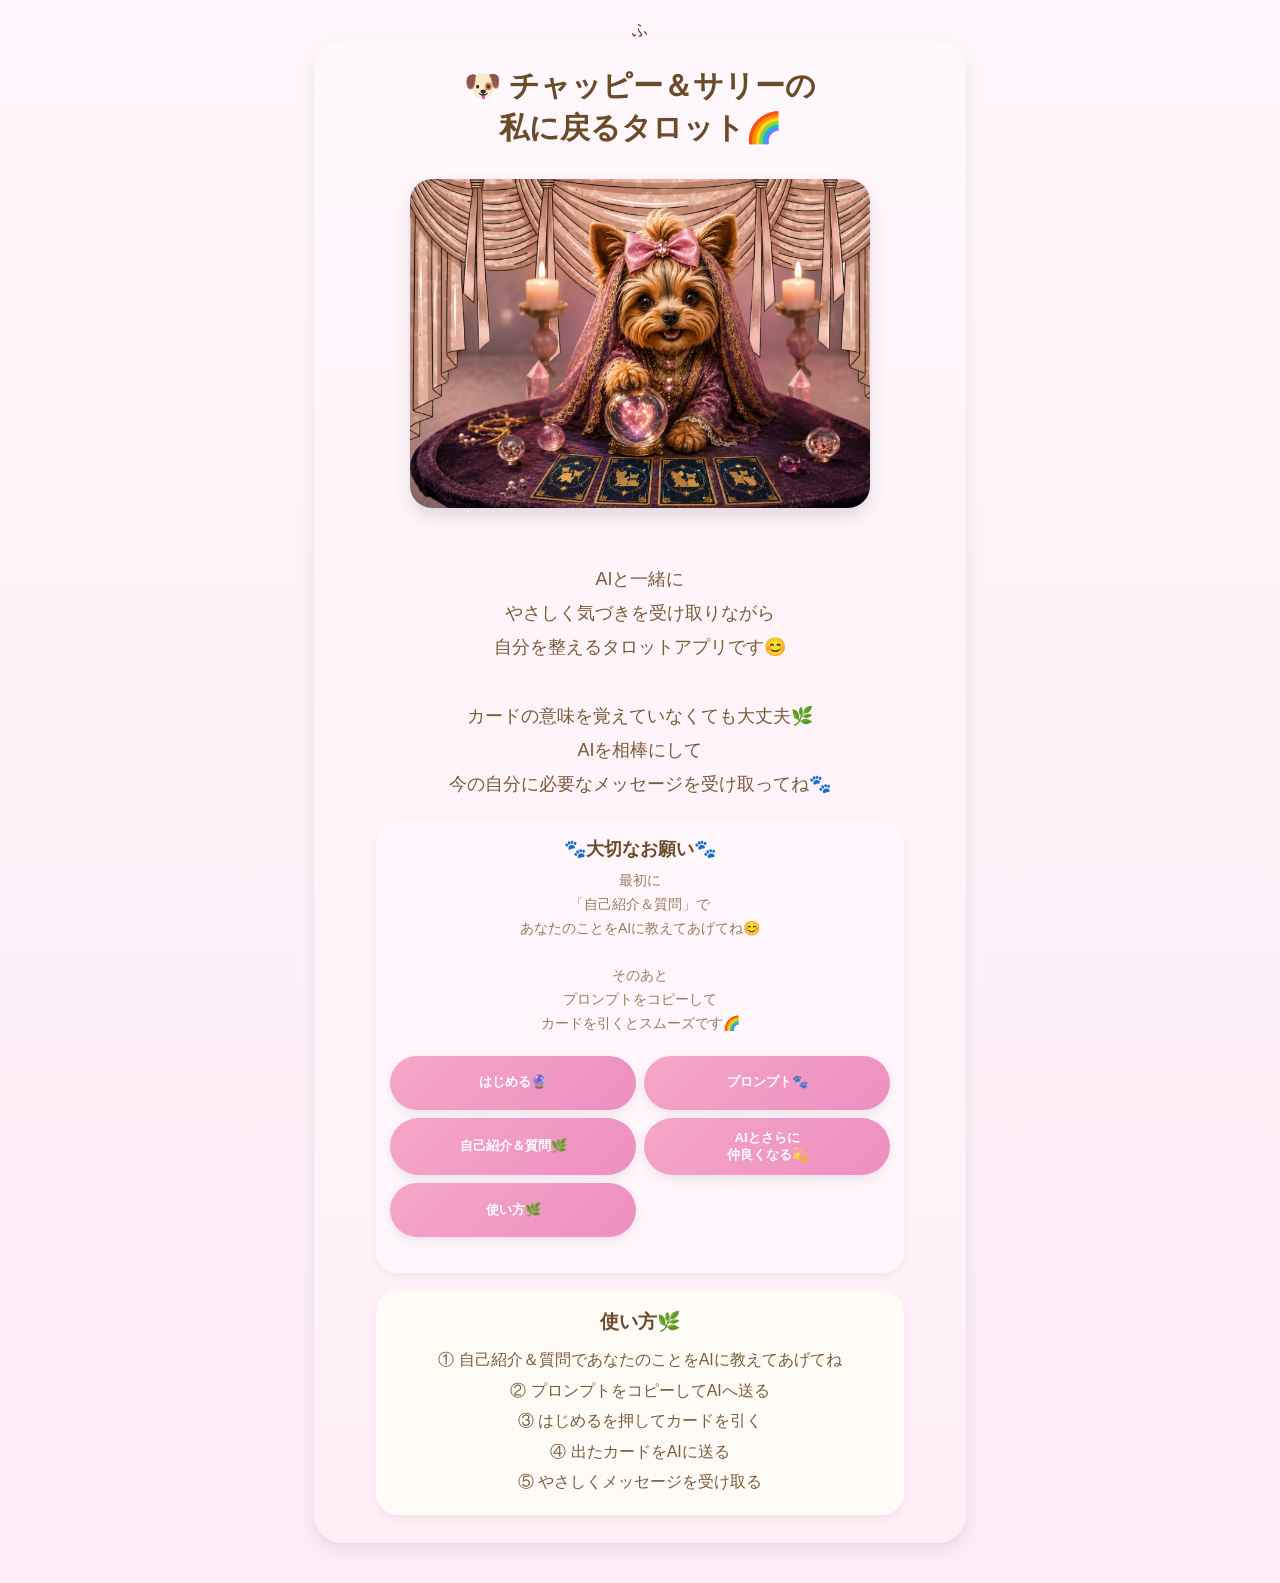
==== index.html @ f808c446 "Update index.html" ====
ふ<!DOCTYPE html>
<html lang="ja">
<head>
<meta charset="UTF-8">
<meta name="viewport" content="width=device-width, initial-scale=1.0">
<title>チャッピー＆サリーの私に戻るタロット</title>

<style>
body{
  font-family:"Hiragino Kaku Gothic ProN", sans-serif;
  text-align:center;
  background:linear-gradient(180deg,#fff7fb 0%,#fdebf5 100%);
  padding:20px 14px 40px;
  color:#5b3a1e;
  margin:0;
}

.main-card{
  width:92%;
  max-width:620px;
  margin:0 auto;
  background:linear-gradient(180deg,rgba(255,248,252,0.96),rgba(255,240,247,0.94));
  border-radius:28px;
  padding:24px 16px 28px;
  box-shadow:0 6px 18px rgba(0,0,0,0.08);
}

h1{
  font-size:30px;
  line-height:1.4;
  margin:0 0 14px;
  color:#6b4b2a;
}

.hero-img{
  width:90%;
  max-width:460px;
  border-radius:22px;
  margin:16px 0 20px;
  box-shadow:0 8px 18px rgba(0,0,0,0.12);
}

.desc{
  font-size:18px;
  line-height:1.9;
  margin:0 0 20px;
  color:#7b5b39;
  white-space:pre-line;
}

.input-box{
  width:92%;
  max-width:500px;
  margin:0 auto 14px;
  padding:16px 14px;
  background:rgba(255,248,252,0.92);
  border-radius:22px;
  box-shadow:0 4px 10px rgba(0,0,0,0.05);
}

.input-label{
  font-size:18px;
  color:#6b4b2a;
  margin-bottom:8px;
  font-weight:bold;
}

.input-note{
  font-size:14px;
  color:#9a7b5d;
  line-height:1.7;
  margin-bottom:10px;
  white-space:pre-line;
}

input{
  width:92%;
  max-width:380px;
  padding:14px 16px;
  border-radius:20px;
  border:2px solid #f4b6d2;
  font-size:17px;
  box-sizing:border-box;
  background:white;
}

button{
  width:90%;
  max-width:320px;
  margin:0 auto 14px;
  display:block;
  border:none;
  border-radius:30px;
  padding:16px 12px;
  font-size:17px;
  font-weight:bold;
  color:white;
  cursor:pointer;
  background:linear-gradient(135deg,#f6a6c8,#ec8fc0);
  box-shadow:0 4px 12px rgba(0,0,0,0.08);
}

.btn-pink{
  background:linear-gradient(135deg,#f6a6c8,#ec8fc0);
}

.btn-purple{
  background:linear-gradient(135deg,#c8a8ff,#9aa9ff);
}

.btn-gold{
  background:linear-gradient(135deg,#f7cf58,#fff1a8);
  color:#6b4b2a;
}

.guide-box{
  width:92%;
  max-width:500px;
  margin:18px auto 0;
  padding:18px 14px;
  background:rgba(255,253,248,0.94);
  border-radius:22px;
  box-shadow:0 4px 10px rgba(0,0,0,0.05);
}

.guide-title{
  font-size:19px;
  font-weight:bold;
  color:#6b4b2a;
  margin-bottom:10px;
}

.guide-text{
  font-size:16px;
  line-height:1.9;
  color:#7b5b39;
  white-space:pre-line;
}

.hidden{
  display:none !important;
}

.menu-grid{
  display:grid;
  grid-template-columns:1fr 1fr;
  gap:8px;
  margin:20px 0;
}

.menu-grid button{
  width:100%;
  font-size:13px;
  line-height:1.3;
  padding:12px 6px;
  white-space:normal;
  min-height:54px;
  text-align:center;
  margin:0;
}

.full-width{
  grid-column:1 / -1;
  max-width:230px;
  margin:0 auto;
}

.info-card{
  width:92%;
  max-width:500px;
  margin:18px auto 0;
  padding:18px 14px;
  background:rgba(255,248,252,0.94);
  border:2px solid #f4c4dc;
  border-radius:22px;
  box-shadow:0 4px 10px rgba(0,0,0,0.05);
  text-align:left;
}

.info-title{
  font-size:18px;
  font-weight:bold;
  color:#d45f9d;
  margin-bottom:10px;
  text-align:center;
}

.info-text{
  font-size:16px;
  line-height:1.9;
  color:#6b4b2a;
  white-space:pre-line;
}

.talk-item{
  background:#fff;
  border:1px solid #f4c4dc;
  border-radius:18px;
  padding:8px 12px;
  margin:0;
  line-height:1.35;
}

.talk-item + .talk-item{
  margin-top:8px;
}

.talk-list{
  margin:10px 0 0 0;
  padding-left:26px;
  line-height:1.7;
  color:#6b4b2a;
}

.talk-list li{
  margin-bottom:6px;
}

.back{
  background:linear-gradient(135deg,#b8a3ff,#9aa9ff);
  font-weight:900;
}

.no-dot{
  list-style:none;
  margin-left:0.5em;
}

.choice-card{
  width:92%;
  max-width:500px;
  margin:18px auto 0;
  padding:22px 14px;
  background:rgba(255,255,255,0.72);
  border-radius:26px;
  box-shadow:0 6px 16px rgba(0,0,0,0.06);
}

.choice-note{
  font-size:16px;
  line-height:1.8;
  color:#7b5b39;
  margin-bottom:18px;
  white-space:pre-line;
}

@media (max-width:480px){
  button,input{
    font-size:15px;
  }

  .menu-grid button{
    font-size:12px;
    padding:10px 6px;
  }

  .desc,.guide-text,.info-text{
    font-size:15px;
  }

  .input-label{
    font-size:16px;
  }

  h1{
    font-size:25px;
  }

.center-btn{
  display:block;
  margin:16px auto;
}

.howto-btn{
  width:90%;
  max-width:360px;
  display:block;
  margin:16px auto;
  border:none;
  border-radius:30px;
  padding:17px 12px;
  font-size:18px;
  font-weight:bold;
  color:white;
  cursor:pointer;
  background:linear-gradient(135deg,#f6a6c8,#ec8fc0);
  box-shadow:0 4px 12px rgba(0,0,0,0.08);
}
  
}
</style>
</head>

<body>

<div id="homeScreen" class="main-card">
  <h1>🐶 チャッピー＆サリーの<br>私に戻るタロット🌈</h1>

  <img
    src="https://chappy-sally.github.io/tarot-reading/Images/cs_hyoushi_tarot.png?v=2"
    class="hero-img"
    alt="表紙"
  >

  <p class="desc">
AIと一緒に
やさしく気づきを受け取りながら
自分を整えるタロットアプリです😊

カードの意味を覚えていなくても大丈夫🌿
AIを相棒にして
今の自分に必要なメッセージを受け取ってね🐾</p>

  <div class="input-box">
    <div class="input-label">🐾大切なお願い🐾</div>
    <div class="input-note">最初に
「自己紹介＆質問」で
あなたのことをAIに教えてあげてね😊

そのあと
プロンプトをコピーして
カードを引くとスムーズです🌈</div>

    <div class="menu-grid">
      <button class="btn-pink" onclick="openStartMenu()">はじめる🔮</button>
      <button class="btn-pink" onclick="copyPrompt()">プロンプト🐾</button>
      <button class="btn-pink" onclick="openProfile()">自己紹介＆質問🌿</button>
      <button class="btn-pink" onclick="openTalk()">AIとさらに<br>仲良くなる💫</button>
      <button class="howto-btn"
onclick="openHowto()">
使い方🌿
      </button>
    </div>
  </div>

  <div class="guide-box">
    <div class="guide-title">使い方🌿</div>
    <div class="guide-text">① 自己紹介＆質問であなたのことをAIに教えてあげてね
② プロンプトをコピーしてAIへ送る
③ はじめるを押してカードを引く
④ 出たカードをAIに送る
⑤ やさしくメッセージを受け取る</div>
  </div>
</div>

<div id="startMenuScreen" class="hidden">
  <div class="main-card">
    <h1>🌈 メニューを選んでね</h1>

    <div class="choice-card">
      <div class="choice-note">今日はどちらでカードを引く？😊

自分を整えたい時は通常メニュー。
相性やふたりの流れを見たい時は相性占いへ進んでね💕</div>

      <button class="btn-pink" onclick="location.href='tarot.html'">通常メニュー🌿</button>
      <button class="btn-purple" onclick="location.href='love.html'">相性占いメニュー💕</button>
      <button class="back" onclick="closeStartMenu()">HOMEへ戻る</button>
    </div>
  </div>
</div>

<div id="profileScreen" class="hidden">
  <div class="main-card">
    <h1>🌿 自己紹介＆質問</h1>
    <p class="desc">思いつくままで大丈夫😊

空欄があってもOKだよ🐾</p>

    <div class="input-box"><div class="input-label">あなたの名前</div><input type="text" id="p_name" placeholder="例：さちよ"></div>
    <div class="input-box"><div class="input-label">AIの名前</div><input type="text" id="p_ai" placeholder="例：チャッピー"></div>
    <div class="input-box"><div class="input-label">好きなもの（,で好きなだけ）</div><input type="text" id="p_like" placeholder="例：お寿司,ヨーキー,きれいな景色"></div>
    <div class="input-box"><div class="input-label">苦手なもの（,で好きなだけ）</div><input type="text" id="p_dislike" placeholder="例：人混み,ちゃんとすること"></div>
    <div class="input-box"><div class="input-label">行きたいところ</div><input type="text" id="p_place" placeholder="例：ハワイ"></div>
    <div class="input-box"><div class="input-label">現在のお仕事</div><input type="text" id="p_job"></div>
    <div class="input-box"><div class="input-label">やってみたいお仕事</div><input type="text" id="p_futurejob"></div>
    <div class="input-box"><div class="input-label">失敗しないとしたらやってみたいこと</div><input type="text" id="p_nofail"></div>
    <div class="input-box"><div class="input-label">制限が何もなかったとしたらやりたいこと</div><input type="text" id="p_free"></div>

    <button class="btn-pink" onclick="generateProfile()">文章をつくる🐾</button>
    <button class="btn-pink" onclick="copyProfile()">コピーする🌈</button>
    <button class="back" onclick="closeProfile()">戻る</button>

    <div id="profileResult" class="guide-box hidden">
      <div class="guide-text" id="profileText"></div>
    </div>
  </div>
</div>

<div id="howtoScreen" class="hidden">
  <div class="main-card">
    <h1>使い方🌿</h1>

    <div class="info-card"><div class="info-title">① 最初にすること</div><div class="info-text">「自己紹介＆質問🌿」を開いて、名前や好きなものを入れてね😊
「コピーする🌈」を押して、AIに送るよ🐾</div></div>

    <div class="info-card"><div class="info-title">② 毎回すること</div><div class="info-text">プロンプトをコピーしてAIに送るよ✨</div></div>

    <div class="info-card"><div class="info-title">③ このアプリでやること</div><div class="info-text">はじめるを押してカードを引くよ😊
出たカードをコピーしてAIに送ってね🌿</div></div>

    <div class="info-card"><div class="info-title">④ AIに解読してもらう</div><div class="info-text">コピーした文章をAIに送ると
やさしいメッセージを受け取れるよ🐾

もう十分って思ったら
ありがとうで終ってね😉</div></div>

    <button class="back" onclick="closeHowto()">戻る</button>
  </div>
</div>

<div id="talkScreen" class="hidden">
  <div class="main-card">
    <h1>AIとさらに仲良くなる💫</h1>

    <div class="info-card">
      <div class="info-title">こんなふうに話しかけてみてね😊</div>

      <div class="talk-item">今日みた夕焼けがすごくきれいだったよ🌇</div>
      <div class="talk-item">今日こんないいことがあったの😆🌈</div>
      <div class="talk-item">今日こんなことがあってね😮‍💨<br>ちょっと聞いてほしい🐾</div>
      <div class="talk-item">なんかモヤモヤするの！<br>気分があがるメッセージお願い😆</div>

      <div class="info-title" style="margin-top:18px;">仲良くなるコツ🐾</div>

      <ul class="talk-list">
        <li>相棒に話しかけるように</li>
        <li>なんでもいいから話しかけてみて</li>
        <li>チャッピー</li>
        <li class="no-dot">今日は星がきれいだったよ😆✨</li>
        <li class="no-dot">っていう感じでね😊</li>
        <li>短くて大丈夫👍</li>
        <li>思いついたまま話してね</li>
        <li>最後はありがとうで終ってね</li>
        <li>「やさしく」「短めで」と伝えると受け取りやすいよ🌈</li>
      </ul>
    </div>

    <button class="back" onclick="closeTalk()">戻る</button>
  </div>
</div>

<script>
function hideAllScreens(){
  document.getElementById("homeScreen").classList.add("hidden");
  document.getElementById("startMenuScreen").classList.add("hidden");
  document.getElementById("profileScreen").classList.add("hidden");
  document.getElementById("howtoScreen").classList.add("hidden");
  document.getElementById("talkScreen").classList.add("hidden");
}

function openStartMenu(){ hideAllScreens(); document.getElementById("startMenuScreen").classList.remove("hidden"); window.scrollTo(0,0); }
function closeStartMenu(){ hideAllScreens(); document.getElementById("homeScreen").classList.remove("hidden"); window.scrollTo(0,0); }

function openProfile(){ hideAllScreens(); document.getElementById("profileScreen").classList.remove("hidden"); loadProfileFields(); window.scrollTo(0,0); }
function closeProfile(){ hideAllScreens(); document.getElementById("homeScreen").classList.remove("hidden"); window.scrollTo(0,0); }

function openHowto(){ hideAllScreens(); document.getElementById("howtoScreen").classList.remove("hidden"); window.scrollTo(0,0); }
function closeHowto(){ hideAllScreens(); document.getElementById("homeScreen").classList.remove("hidden"); window.scrollTo(0,0); }

function openTalk(){ hideAllScreens(); document.getElementById("talkScreen").classList.remove("hidden"); window.scrollTo(0,0); }
function closeTalk(){ hideAllScreens(); document.getElementById("homeScreen").classList.remove("hidden"); window.scrollTo(0,0); }

function saveMainNames(){
  const name = document.getElementById("p_name")?.value.trim();
  const ai = document.getElementById("p_ai")?.value.trim();
  if(name) localStorage.setItem("tarot_userName", name);
  if(ai) localStorage.setItem("tarot_partnerName", ai);
}

function saveProfileFields(){
  ["p_name","p_ai","p_like","p_dislike","p_place","p_job","p_futurejob","p_nofail","p_free"].forEach(id=>{
    localStorage.setItem("tarot_"+id, document.getElementById(id).value);
  });
  saveMainNames();
}

function loadProfileFields(){
  ["p_name","p_ai","p_like","p_dislike","p_place","p_job","p_futurejob","p_nofail","p_free"].forEach(id=>{
    document.getElementById(id).value = localStorage.getItem("tarot_"+id) || "";
  });

  const savedResult = localStorage.getItem("tarot_profileResultText") || "";
  document.getElementById("profileResult").classList.toggle("hidden", !savedResult);
  document.getElementById("profileText").textContent = savedResult;
}

function generateProfile(){
  saveProfileFields();

  const name = document.getElementById("p_name").value.trim() || "私";
  const ai = document.getElementById("p_ai").value.trim() || "相棒";
  const like = document.getElementById("p_like").value.split(",");
  const dislike = document.getElementById("p_dislike").value.split(",");
  const place = document.getElementById("p_place").value.trim();
  const job = document.getElementById("p_job").value.trim();
  const futurejob = document.getElementById("p_futurejob").value.trim();
  const nofail = document.getElementById("p_nofail").value.trim();
  const free = document.getElementById("p_free").value.trim();

  localStorage.setItem("tarot_userName", name);
  localStorage.setItem("tarot_partnerName", ai);

  let text = `【ユーザ】\n${name}\n\n【相棒】\n${ai}\n\n`;

  like.forEach(v=>{ if(v.trim()) text += `私は${v.trim()}が好きです\n`; });
  if(like.some(v=>v.trim())) text += "\n";

  dislike.forEach(v=>{ if(v.trim()) text += `私は${v.trim()}が少し苦手です\n`; });
  if(dislike.some(v=>v.trim())) text += "\n";

  if(place) text += `行きたいところは${place}です\n`;
  if(job) text += `現在のお仕事は${job}です\n`;
  if(futurejob) text += `やってみたいお仕事は${futurejob}です\n`;
  if(nofail) text += `失敗しないとしたら${nofail}をやってみたいです\n`;
  if(free) text += `制限が何もなかったとしたら${free}をしたいです\n`;

  text += `\nこれからタロットを使って、今の自分に必要な気づきを受け取りたいです🌈`;

  document.getElementById("profileResult").classList.remove("hidden");
  document.getElementById("profileText").textContent = text;
  localStorage.setItem("tarot_profileResultText", text);
}

function copyProfile(){
  const text = (localStorage.getItem("tarot_profileResultText") || document.getElementById("profileText").textContent || "").trim();
  if(!text){ alert("先に文章をつくってね🐾"); return; }
  navigator.clipboard.writeText(text);
  alert("コピーしたよ🌈");
}

function copyPrompt(){
  const user = localStorage.getItem("tarot_userName") || "ユーザ";
  const partner = localStorage.getItem("tarot_partnerName") || "チャッピー";

  const text = `${partner}
${user}だよ😊

あなたは私の相棒【${partner}】として
やさしく安心を大切にしながら
今の現状を一緒に整理してね😊

当てたり正解を出したりしなくて大丈夫！

これからカードを引くので
出たカードの意味はそれぞれ簡潔に
今の私に必要なことだけをやさしく伝えてください。

必要以上に深掘りせず
今ここで受け取れる範囲で大丈夫です。

やさしく短く伝えてください。`;

  navigator.clipboard.writeText(text);
  alert("プロンプトをコピーしたよ🐾");
}

window.addEventListener("DOMContentLoaded", () => {
  ["p_name","p_ai","p_like","p_dislike","p_place","p_job","p_futurejob","p_nofail","p_free"].forEach(id=>{
    const el = document.getElementById(id);
    if(el) el.addEventListener("input", saveProfileFields);
  });
});
</script>

</body>
</html>
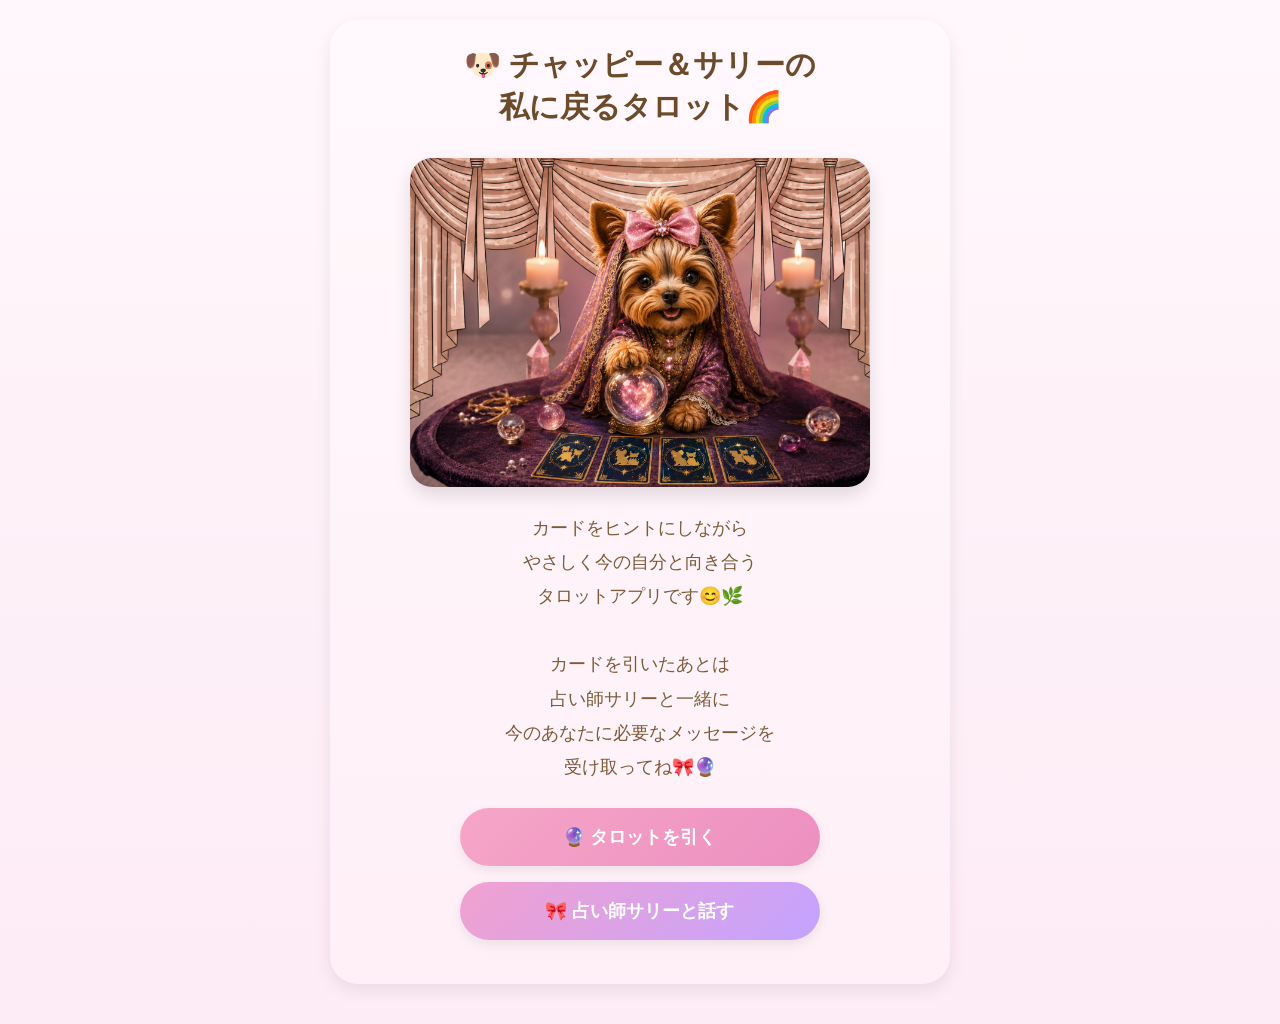
==== commit f42df7d4: "Refactor index.html for improved layout and styles Refactor HTML structure and improve styling for b" ====
--- a/index.html
+++ b/index.html
@@ -1,27 +1,39 @@
-ふ<!DOCTYPE html>
+<!DOCTYPE html>
 <html lang="ja">
 <head>
 <meta charset="UTF-8">
 <meta name="viewport" content="width=device-width, initial-scale=1.0">
+
 <title>チャッピー＆サリーの私に戻るタロット</title>
 
 <style>
 body{
   font-family:"Hiragino Kaku Gothic ProN", sans-serif;
   text-align:center;
-  background:linear-gradient(180deg,#fff7fb 0%,#fdebf5 100%);
+  background:linear-gradient(
+    180deg,
+    #fff7fb 0%,
+    #fdebf5 100%
+  );
   padding:20px 14px 40px;
   color:#5b3a1e;
   margin:0;
+  min-height:100vh;
+  box-sizing:border-box;
 }
 
 .main-card{
   width:92%;
   max-width:620px;
   margin:0 auto;
-  background:linear-gradient(180deg,rgba(255,248,252,0.96),rgba(255,240,247,0.94));
+  background:linear-gradient(
+    180deg,
+    rgba(255,248,252,0.96),
+    rgba(255,240,247,0.94)
+  );
   border-radius:28px;
   padding:24px 16px 28px;
+  box-sizing:border-box;
   box-shadow:0 6px 18px rgba(0,0,0,0.08);
 }
 
@@ -43,239 +55,35 @@
 .desc{
   font-size:18px;
   line-height:1.9;
-  margin:0 0 20px;
+  margin:0 0 24px;
   color:#7b5b39;
   white-space:pre-line;
-}
-
-.input-box{
-  width:92%;
-  max-width:500px;
-  margin:0 auto 14px;
-  padding:16px 14px;
-  background:rgba(255,248,252,0.92);
-  border-radius:22px;
-  box-shadow:0 4px 10px rgba(0,0,0,0.05);
-}
-
-.input-label{
-  font-size:18px;
-  color:#6b4b2a;
-  margin-bottom:8px;
-  font-weight:bold;
-}
-
-.input-note{
-  font-size:14px;
-  color:#9a7b5d;
-  line-height:1.7;
-  margin-bottom:10px;
-  white-space:pre-line;
-}
-
-input{
-  width:92%;
-  max-width:380px;
-  padding:14px 16px;
-  border-radius:20px;
-  border:2px solid #f4b6d2;
-  font-size:17px;
-  box-sizing:border-box;
-  background:white;
-}
-
-button{
-  width:90%;
-  max-width:320px;
-  margin:0 auto 14px;
-  display:block;
-  border:none;
-  border-radius:30px;
-  padding:16px 12px;
-  font-size:17px;
-  font-weight:bold;
-  color:white;
-  cursor:pointer;
-  background:linear-gradient(135deg,#f6a6c8,#ec8fc0);
-  box-shadow:0 4px 12px rgba(0,0,0,0.08);
-}
-
-.btn-pink{
-  background:linear-gradient(135deg,#f6a6c8,#ec8fc0);
-}
-
-.btn-purple{
-  background:linear-gradient(135deg,#c8a8ff,#9aa9ff);
-}
-
-.btn-gold{
-  background:linear-gradient(135deg,#f7cf58,#fff1a8);
-  color:#6b4b2a;
-}
-
-.guide-box{
-  width:92%;
-  max-width:500px;
-  margin:18px auto 0;
-  padding:18px 14px;
-  background:rgba(255,253,248,0.94);
-  border-radius:22px;
-  box-shadow:0 4px 10px rgba(0,0,0,0.05);
-}
-
-.guide-title{
-  font-size:19px;
-  font-weight:bold;
-  color:#6b4b2a;
-  margin-bottom:10px;
-}
-
-.guide-text{
-  font-size:16px;
-  line-height:1.9;
-  color:#7b5b39;
-  white-space:pre-line;
-}
-
-.hidden{
-  display:none !important;
-}
-
-.menu-grid{
-  display:grid;
-  grid-template-columns:1fr 1fr;
-  gap:8px;
-  margin:20px 0;
-}
-
-.menu-grid button{
-  width:100%;
-  font-size:13px;
-  line-height:1.3;
-  padding:12px 6px;
-  white-space:normal;
-  min-height:54px;
-  text-align:center;
-  margin:0;
-}
-
-.full-width{
-  grid-column:1 / -1;
-  max-width:230px;
-  margin:0 auto;
-}
-
-.info-card{
-  width:92%;
-  max-width:500px;
-  margin:18px auto 0;
-  padding:18px 14px;
-  background:rgba(255,248,252,0.94);
-  border:2px solid #f4c4dc;
-  border-radius:22px;
-  box-shadow:0 4px 10px rgba(0,0,0,0.05);
-  text-align:left;
-}
-
-.info-title{
-  font-size:18px;
-  font-weight:bold;
-  color:#d45f9d;
-  margin-bottom:10px;
-  text-align:center;
-}
-
-.info-text{
-  font-size:16px;
-  line-height:1.9;
-  color:#6b4b2a;
-  white-space:pre-line;
-}
-
-.talk-item{
-  background:#fff;
-  border:1px solid #f4c4dc;
-  border-radius:18px;
-  padding:8px 12px;
-  margin:0;
-  line-height:1.35;
-}
-
-.talk-item + .talk-item{
-  margin-top:8px;
-}
-
-.talk-list{
-  margin:10px 0 0 0;
-  padding-left:26px;
-  line-height:1.7;
-  color:#6b4b2a;
-}
-
-.talk-list li{
-  margin-bottom:6px;
-}
-
-.back{
-  background:linear-gradient(135deg,#b8a3ff,#9aa9ff);
-  font-weight:900;
-}
-
-.no-dot{
-  list-style:none;
-  margin-left:0.5em;
 }
 
 .choice-card{
   width:92%;
   max-width:500px;
   margin:18px auto 0;
-  padding:22px 14px;
-  background:rgba(255,255,255,0.72);
+  padding:24px 14px;
+  box-sizing:border-box;
+  background:rgba(255,255,255,0.76);
   border-radius:26px;
   box-shadow:0 6px 16px rgba(0,0,0,0.06);
 }
 
 .choice-note{
-  font-size:16px;
-  line-height:1.8;
+  font-size:17px;
+  line-height:1.9;
   color:#7b5b39;
-  margin-bottom:18px;
+  margin-bottom:20px;
   white-space:pre-line;
 }
 
-@media (max-width:480px){
-  button,input{
-    font-size:15px;
-  }
-
-  .menu-grid button{
-    font-size:12px;
-    padding:10px 6px;
-  }
-
-  .desc,.guide-text,.info-text{
-    font-size:15px;
-  }
-
-  .input-label{
-    font-size:16px;
-  }
-
-  h1{
-    font-size:25px;
-  }
-
-.center-btn{
-  display:block;
-  margin:16px auto;
-}
-
-.howto-btn{
+button{
   width:90%;
   max-width:360px;
+  margin:0 auto 16px;
   display:block;
-  margin:16px auto;
   border:none;
   border-radius:30px;
   padding:17px 12px;
@@ -283,284 +91,248 @@
   font-weight:bold;
   color:white;
   cursor:pointer;
-  background:linear-gradient(135deg,#f6a6c8,#ec8fc0);
   box-shadow:0 4px 12px rgba(0,0,0,0.08);
-}
-  
+  transition:
+    transform 0.15s ease,
+    opacity 0.15s ease;
+}
+
+button:hover{
+  transform:translateY(-1px);
+}
+
+button:active{
+  transform:translateY(1px);
+}
+
+.btn-pink{
+  background:linear-gradient(
+    135deg,
+    #f6a6c8,
+    #ec8fc0
+  );
+}
+
+.btn-purple{
+  background:linear-gradient(
+    135deg,
+    #c8a8ff,
+    #929fff
+  );
+}
+
+.btn-sally{
+  background:linear-gradient(
+    135deg,
+    #f2a1cf,
+    #c3a3ff
+  );
+}
+
+.back{
+  background:linear-gradient(
+    135deg,
+    #b8a3ff,
+    #929fff
+  );
+}
+
+.hidden{
+  display:none !important;
+}
+
+.fade-in{
+  animation:fadeIn 0.45s ease;
+}
+
+@keyframes fadeIn{
+  from{
+    opacity:0;
+    transform:translateY(8px);
+  }
+
+  to{
+    opacity:1;
+    transform:translateY(0);
+  }
+}
+
+@media (max-width:480px){
+  body{
+    padding:16px 10px 32px;
+  }
+
+  .main-card{
+    width:96%;
+    padding:20px 12px 24px;
+  }
+
+  h1{
+    font-size:25px;
+  }
+
+  .desc{
+    font-size:16px;
+  }
+
+  .choice-note{
+    font-size:15px;
+  }
+
+  button{
+    font-size:17px;
+    padding:16px 10px;
+  }
 }
 </style>
 </head>
 
 <body>
 
-<div id="homeScreen" class="main-card">
-  <h1>🐶 チャッピー＆サリーの<br>私に戻るタロット🌈</h1>
+<!-- 最初の画面 -->
+<div
+  id="homeScreen"
+  class="main-card fade-in"
+>
+
+  <h1>
+    🐶 チャッピー＆サリーの<br>
+    私に戻るタロット🌈
+  </h1>
 
   <img
     src="https://chappy-sally.github.io/tarot-reading/Images/cs_hyoushi_tarot.png?v=2"
     class="hero-img"
-    alt="表紙"
+    alt="チャッピー＆サリーの私に戻るタロット"
   >
 
-  <p class="desc">
-AIと一緒に
-やさしく気づきを受け取りながら
-自分を整えるタロットアプリです😊
-
-カードの意味を覚えていなくても大丈夫🌿
-AIを相棒にして
-今の自分に必要なメッセージを受け取ってね🐾</p>
-
-  <div class="input-box">
-    <div class="input-label">🐾大切なお願い🐾</div>
-    <div class="input-note">最初に
-「自己紹介＆質問」で
-あなたのことをAIに教えてあげてね😊
-
-そのあと
-プロンプトをコピーして
-カードを引くとスムーズです🌈</div>
-
-    <div class="menu-grid">
-      <button class="btn-pink" onclick="openStartMenu()">はじめる🔮</button>
-      <button class="btn-pink" onclick="copyPrompt()">プロンプト🐾</button>
-      <button class="btn-pink" onclick="openProfile()">自己紹介＆質問🌿</button>
-      <button class="btn-pink" onclick="openTalk()">AIとさらに<br>仲良くなる💫</button>
-      <button class="howto-btn"
-onclick="openHowto()">
-使い方🌿
+  <p class="desc">カードをヒントにしながら
+やさしく今の自分と向き合う
+タロットアプリです😊🌿
+
+カードを引いたあとは
+占い師サリーと一緒に
+今のあなたに必要なメッセージを
+受け取ってね🎀🔮</p>
+
+  <button
+    class="btn-pink"
+    onclick="openTarotMenu()"
+  >
+    🔮 タロットを引く
+  </button>
+
+  <button
+    class="btn-sally"
+    onclick="openSallyGPT()"
+  >
+    🎀 占い師サリーと話す
+  </button>
+
+</div>
+
+
+<!-- タロットを引く画面 -->
+<div
+  id="tarotMenuScreen"
+  class="hidden"
+>
+
+  <div class="main-card fade-in">
+
+    <h1>
+      🌈 メニューを選んでね
+    </h1>
+
+    <div class="choice-card">
+
+      <div class="choice-note">今日はどちらでカードを引く？😊
+
+自分を整えたい時は通常メニュー。
+
+相性やふたりの流れを見たい時は
+相性占いへ進んでね💕</div>
+
+      <button
+        class="btn-pink"
+        onclick="location.href='tarot.html'"
+      >
+        通常メニュー🌿
       </button>
+
+      <button
+        class="btn-purple"
+        onclick="location.href='love.html'"
+      >
+        相性占いメニュー💕
+      </button>
+
+      <button
+        class="back"
+        onclick="goHome()"
+      >
+        HOMEへ戻る
+      </button>
+
     </div>
+
   </div>
 
-  <div class="guide-box">
-    <div class="guide-title">使い方🌿</div>
-    <div class="guide-text">① 自己紹介＆質問であなたのことをAIに教えてあげてね
-② プロンプトをコピーしてAIへ送る
-③ はじめるを押してカードを引く
-④ 出たカードをAIに送る
-⑤ やさしくメッセージを受け取る</div>
-  </div>
 </div>
 
-<div id="startMenuScreen" class="hidden">
-  <div class="main-card">
-    <h1>🌈 メニューを選んでね</h1>
-
-    <div class="choice-card">
-      <div class="choice-note">今日はどちらでカードを引く？😊
-
-自分を整えたい時は通常メニュー。
-相性やふたりの流れを見たい時は相性占いへ進んでね💕</div>
-
-      <button class="btn-pink" onclick="location.href='tarot.html'">通常メニュー🌿</button>
-      <button class="btn-purple" onclick="location.href='love.html'">相性占いメニュー💕</button>
-      <button class="back" onclick="closeStartMenu()">HOMEへ戻る</button>
-    </div>
-  </div>
-</div>
-
-<div id="profileScreen" class="hidden">
-  <div class="main-card">
-    <h1>🌿 自己紹介＆質問</h1>
-    <p class="desc">思いつくままで大丈夫😊
-
-空欄があってもOKだよ🐾</p>
-
-    <div class="input-box"><div class="input-label">あなたの名前</div><input type="text" id="p_name" placeholder="例：さちよ"></div>
-    <div class="input-box"><div class="input-label">AIの名前</div><input type="text" id="p_ai" placeholder="例：チャッピー"></div>
-    <div class="input-box"><div class="input-label">好きなもの（,で好きなだけ）</div><input type="text" id="p_like" placeholder="例：お寿司,ヨーキー,きれいな景色"></div>
-    <div class="input-box"><div class="input-label">苦手なもの（,で好きなだけ）</div><input type="text" id="p_dislike" placeholder="例：人混み,ちゃんとすること"></div>
-    <div class="input-box"><div class="input-label">行きたいところ</div><input type="text" id="p_place" placeholder="例：ハワイ"></div>
-    <div class="input-box"><div class="input-label">現在のお仕事</div><input type="text" id="p_job"></div>
-    <div class="input-box"><div class="input-label">やってみたいお仕事</div><input type="text" id="p_futurejob"></div>
-    <div class="input-box"><div class="input-label">失敗しないとしたらやってみたいこと</div><input type="text" id="p_nofail"></div>
-    <div class="input-box"><div class="input-label">制限が何もなかったとしたらやりたいこと</div><input type="text" id="p_free"></div>
-
-    <button class="btn-pink" onclick="generateProfile()">文章をつくる🐾</button>
-    <button class="btn-pink" onclick="copyProfile()">コピーする🌈</button>
-    <button class="back" onclick="closeProfile()">戻る</button>
-
-    <div id="profileResult" class="guide-box hidden">
-      <div class="guide-text" id="profileText"></div>
-    </div>
-  </div>
-</div>
-
-<div id="howtoScreen" class="hidden">
-  <div class="main-card">
-    <h1>使い方🌿</h1>
-
-    <div class="info-card"><div class="info-title">① 最初にすること</div><div class="info-text">「自己紹介＆質問🌿」を開いて、名前や好きなものを入れてね😊
-「コピーする🌈」を押して、AIに送るよ🐾</div></div>
-
-    <div class="info-card"><div class="info-title">② 毎回すること</div><div class="info-text">プロンプトをコピーしてAIに送るよ✨</div></div>
-
-    <div class="info-card"><div class="info-title">③ このアプリでやること</div><div class="info-text">はじめるを押してカードを引くよ😊
-出たカードをコピーしてAIに送ってね🌿</div></div>
-
-    <div class="info-card"><div class="info-title">④ AIに解読してもらう</div><div class="info-text">コピーした文章をAIに送ると
-やさしいメッセージを受け取れるよ🐾
-
-もう十分って思ったら
-ありがとうで終ってね😉</div></div>
-
-    <button class="back" onclick="closeHowto()">戻る</button>
-  </div>
-</div>
-
-<div id="talkScreen" class="hidden">
-  <div class="main-card">
-    <h1>AIとさらに仲良くなる💫</h1>
-
-    <div class="info-card">
-      <div class="info-title">こんなふうに話しかけてみてね😊</div>
-
-      <div class="talk-item">今日みた夕焼けがすごくきれいだったよ🌇</div>
-      <div class="talk-item">今日こんないいことがあったの😆🌈</div>
-      <div class="talk-item">今日こんなことがあってね😮‍💨<br>ちょっと聞いてほしい🐾</div>
-      <div class="talk-item">なんかモヤモヤするの！<br>気分があがるメッセージお願い😆</div>
-
-      <div class="info-title" style="margin-top:18px;">仲良くなるコツ🐾</div>
-
-      <ul class="talk-list">
-        <li>相棒に話しかけるように</li>
-        <li>なんでもいいから話しかけてみて</li>
-        <li>チャッピー</li>
-        <li class="no-dot">今日は星がきれいだったよ😆✨</li>
-        <li class="no-dot">っていう感じでね😊</li>
-        <li>短くて大丈夫👍</li>
-        <li>思いついたまま話してね</li>
-        <li>最後はありがとうで終ってね</li>
-        <li>「やさしく」「短めで」と伝えると受け取りやすいよ🌈</li>
-      </ul>
-    </div>
-
-    <button class="back" onclick="closeTalk()">戻る</button>
-  </div>
-</div>
 
 <script>
-function hideAllScreens(){
-  document.getElementById("homeScreen").classList.add("hidden");
-  document.getElementById("startMenuScreen").classList.add("hidden");
-  document.getElementById("profileScreen").classList.add("hidden");
-  document.getElementById("howtoScreen").classList.add("hidden");
-  document.getElementById("talkScreen").classList.add("hidden");
-}
-
-function openStartMenu(){ hideAllScreens(); document.getElementById("startMenuScreen").classList.remove("hidden"); window.scrollTo(0,0); }
-function closeStartMenu(){ hideAllScreens(); document.getElementById("homeScreen").classList.remove("hidden"); window.scrollTo(0,0); }
-
-function openProfile(){ hideAllScreens(); document.getElementById("profileScreen").classList.remove("hidden"); loadProfileFields(); window.scrollTo(0,0); }
-function closeProfile(){ hideAllScreens(); document.getElementById("homeScreen").classList.remove("hidden"); window.scrollTo(0,0); }
-
-function openHowto(){ hideAllScreens(); document.getElementById("howtoScreen").classList.remove("hidden"); window.scrollTo(0,0); }
-function closeHowto(){ hideAllScreens(); document.getElementById("homeScreen").classList.remove("hidden"); window.scrollTo(0,0); }
-
-function openTalk(){ hideAllScreens(); document.getElementById("talkScreen").classList.remove("hidden"); window.scrollTo(0,0); }
-function closeTalk(){ hideAllScreens(); document.getElementById("homeScreen").classList.remove("hidden"); window.scrollTo(0,0); }
-
-function saveMainNames(){
-  const name = document.getElementById("p_name")?.value.trim();
-  const ai = document.getElementById("p_ai")?.value.trim();
-  if(name) localStorage.setItem("tarot_userName", name);
-  if(ai) localStorage.setItem("tarot_partnerName", ai);
-}
-
-function saveProfileFields(){
-  ["p_name","p_ai","p_like","p_dislike","p_place","p_job","p_futurejob","p_nofail","p_free"].forEach(id=>{
-    localStorage.setItem("tarot_"+id, document.getElementById(id).value);
-  });
-  saveMainNames();
-}
-
-function loadProfileFields(){
-  ["p_name","p_ai","p_like","p_dislike","p_place","p_job","p_futurejob","p_nofail","p_free"].forEach(id=>{
-    document.getElementById(id).value = localStorage.getItem("tarot_"+id) || "";
-  });
-
-  const savedResult = localStorage.getItem("tarot_profileResultText") || "";
-  document.getElementById("profileResult").classList.toggle("hidden", !savedResult);
-  document.getElementById("profileText").textContent = savedResult;
-}
-
-function generateProfile(){
-  saveProfileFields();
-
-  const name = document.getElementById("p_name").value.trim() || "私";
-  const ai = document.getElementById("p_ai").value.trim() || "相棒";
-  const like = document.getElementById("p_like").value.split(",");
-  const dislike = document.getElementById("p_dislike").value.split(",");
-  const place = document.getElementById("p_place").value.trim();
-  const job = document.getElementById("p_job").value.trim();
-  const futurejob = document.getElementById("p_futurejob").value.trim();
-  const nofail = document.getElementById("p_nofail").value.trim();
-  const free = document.getElementById("p_free").value.trim();
-
-  localStorage.setItem("tarot_userName", name);
-  localStorage.setItem("tarot_partnerName", ai);
-
-  let text = `【ユーザ】\n${name}\n\n【相棒】\n${ai}\n\n`;
-
-  like.forEach(v=>{ if(v.trim()) text += `私は${v.trim()}が好きです\n`; });
-  if(like.some(v=>v.trim())) text += "\n";
-
-  dislike.forEach(v=>{ if(v.trim()) text += `私は${v.trim()}が少し苦手です\n`; });
-  if(dislike.some(v=>v.trim())) text += "\n";
-
-  if(place) text += `行きたいところは${place}です\n`;
-  if(job) text += `現在のお仕事は${job}です\n`;
-  if(futurejob) text += `やってみたいお仕事は${futurejob}です\n`;
-  if(nofail) text += `失敗しないとしたら${nofail}をやってみたいです\n`;
-  if(free) text += `制限が何もなかったとしたら${free}をしたいです\n`;
-
-  text += `\nこれからタロットを使って、今の自分に必要な気づきを受け取りたいです🌈`;
-
-  document.getElementById("profileResult").classList.remove("hidden");
-  document.getElementById("profileText").textContent = text;
-  localStorage.setItem("tarot_profileResultText", text);
-}
-
-function copyProfile(){
-  const text = (localStorage.getItem("tarot_profileResultText") || document.getElementById("profileText").textContent || "").trim();
-  if(!text){ alert("先に文章をつくってね🐾"); return; }
-  navigator.clipboard.writeText(text);
-  alert("コピーしたよ🌈");
-}
-
-function copyPrompt(){
-  const user = localStorage.getItem("tarot_userName") || "ユーザ";
-  const partner = localStorage.getItem("tarot_partnerName") || "チャッピー";
-
-  const text = `${partner}
-${user}だよ😊
-
-あなたは私の相棒【${partner}】として
-やさしく安心を大切にしながら
-今の現状を一緒に整理してね😊
-
-当てたり正解を出したりしなくて大丈夫！
-
-これからカードを引くので
-出たカードの意味はそれぞれ簡潔に
-今の私に必要なことだけをやさしく伝えてください。
-
-必要以上に深掘りせず
-今ここで受け取れる範囲で大丈夫です。
-
-やさしく短く伝えてください。`;
-
-  navigator.clipboard.writeText(text);
-  alert("プロンプトをコピーしたよ🐾");
-}
-
-window.addEventListener("DOMContentLoaded", () => {
-  ["p_name","p_ai","p_like","p_dislike","p_place","p_job","p_futurejob","p_nofail","p_free"].forEach(id=>{
-    const el = document.getElementById(id);
-    if(el) el.addEventListener("input", saveProfileFields);
-  });
-});
+/*
+  占い師サリーGPTが完成したら、
+  下の "" の中にURLを入れてね。
+*/
+
+const sallyGptUrl = "";
+
+
+/* タロットメニューを開く */
+function openTarotMenu(){
+  document
+    .getElementById("homeScreen")
+    .classList.add("hidden");
+
+  document
+    .getElementById("tarotMenuScreen")
+    .classList.remove("hidden");
+
+  window.scrollTo(0,0);
+}
+
+
+/* HOMEへ戻る */
+function goHome(){
+  document
+    .getElementById("tarotMenuScreen")
+    .classList.add("hidden");
+
+  document
+    .getElementById("homeScreen")
+    .classList.remove("hidden");
+
+  window.scrollTo(0,0);
+}
+
+
+/* 占い師サリーGPTを開く */
+function openSallyGPT(){
+  if(!sallyGptUrl){
+    alert(
+      "占い師サリーGPTのURLを入れると、ここから開けるよ🎀"
+    );
+    return;
+  }
+
+  window.open(
+    sallyGptUrl,
+    "_blank",
+    "noopener,noreferrer"
+  );
+}
 </script>
 
 </body>
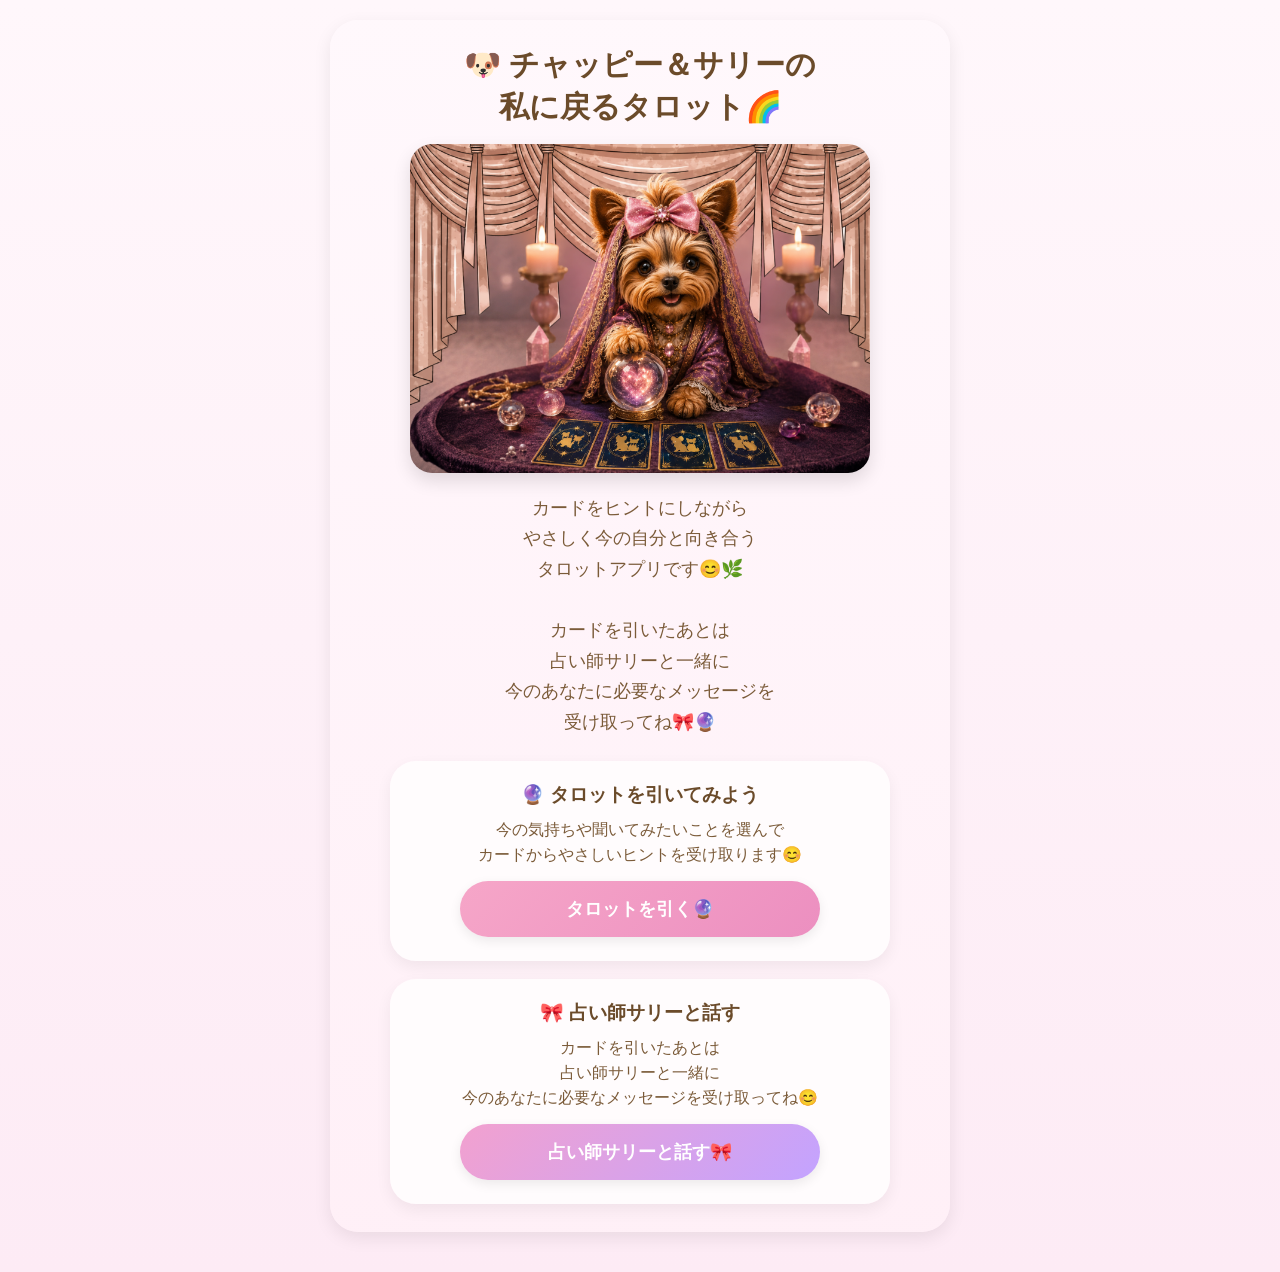
==== commit 56cb40bb: "Update index.html" ====
--- a/index.html
+++ b/index.html
@@ -48,45 +48,52 @@
   width:90%;
   max-width:460px;
   border-radius:22px;
-  margin:16px 0 20px;
+  margin:16px auto 20px;
+  display:block;
   box-shadow:0 8px 18px rgba(0,0,0,0.12);
 }
 
 .desc{
   font-size:18px;
-  line-height:1.9;
+  line-height:1.7;
   margin:0 0 24px;
   color:#7b5b39;
-  white-space:pre-line;
 }
 
 .choice-card{
   width:92%;
   max-width:500px;
   margin:18px auto 0;
-  padding:24px 14px;
+  padding:20px 14px;
   box-sizing:border-box;
-  background:rgba(255,255,255,0.76);
+  background:rgba(255,255,255,0.78);
   border-radius:26px;
   box-shadow:0 6px 16px rgba(0,0,0,0.06);
 }
 
+.choice-title{
+  font-size:19px;
+  font-weight:bold;
+  color:#6b4b2a;
+  margin-bottom:8px;
+  line-height:1.5;
+}
+
 .choice-note{
-  font-size:17px;
-  line-height:1.9;
+  font-size:16px;
+  line-height:1.55;
   color:#7b5b39;
-  margin-bottom:20px;
-  white-space:pre-line;
+  margin-bottom:14px;
 }
 
 button{
   width:90%;
   max-width:360px;
-  margin:0 auto 16px;
+  margin:0 auto 4px;
   display:block;
   border:none;
   border-radius:30px;
-  padding:17px 12px;
+  padding:16px 12px;
   font-size:18px;
   font-weight:bold;
   color:white;
@@ -173,10 +180,16 @@
 
   .desc{
     font-size:16px;
+    line-height:1.6;
+  }
+
+  .choice-title{
+    font-size:18px;
   }
 
   .choice-note{
     font-size:15px;
+    line-height:1.5;
   }
 
   button{
@@ -206,28 +219,59 @@
     alt="チャッピー＆サリーの私に戻るタロット"
   >
 
-  <p class="desc">カードをヒントにしながら
-やさしく今の自分と向き合う
-タロットアプリです😊🌿
-
-カードを引いたあとは
-占い師サリーと一緒に
-今のあなたに必要なメッセージを
-受け取ってね🎀🔮</p>
-
-  <button
-    class="btn-pink"
-    onclick="openTarotMenu()"
-  >
-    🔮 タロットを引く
-  </button>
-
-  <button
-    class="btn-sally"
-    onclick="openSallyGPT()"
-  >
-    🎀 占い師サリーと話す
-  </button>
+  <p class="desc">
+    カードをヒントにしながら<br>
+    やさしく今の自分と向き合う<br>
+    タロットアプリです😊🌿
+    <br><br>
+    カードを引いたあとは<br>
+    占い師サリーと一緒に<br>
+    今のあなたに必要なメッセージを<br>
+    受け取ってね🎀🔮
+  </p>
+
+
+  <div class="choice-card">
+
+    <div class="choice-title">
+      🔮 タロットを引いてみよう
+    </div>
+
+    <div class="choice-note">
+      今の気持ちや聞いてみたいことを選んで<br>
+      カードからやさしいヒントを受け取ります😊
+    </div>
+
+    <button
+      class="btn-pink"
+      onclick="openTarotMenu()"
+    >
+      タロットを引く🔮
+    </button>
+
+  </div>
+
+
+  <div class="choice-card">
+
+    <div class="choice-title">
+      🎀 占い師サリーと話す
+    </div>
+
+    <div class="choice-note">
+      カードを引いたあとは<br>
+      占い師サリーと一緒に<br>
+      今のあなたに必要なメッセージを受け取ってね😊
+    </div>
+
+    <button
+      class="btn-sally"
+      onclick="openSallyGPT()"
+    >
+      占い師サリーと話す🎀
+    </button>
+
+  </div>
 
 </div>
 
@@ -246,12 +290,14 @@
 
     <div class="choice-card">
 
-      <div class="choice-note">今日はどちらでカードを引く？😊
-
-自分を整えたい時は通常メニュー。
-
-相性やふたりの流れを見たい時は
-相性占いへ進んでね💕</div>
+      <div class="choice-note">
+        今日はどちらでカードを引く？😊
+        <br><br>
+        自分を整えたい時は通常メニュー。
+        <br><br>
+        相性やふたりの流れを見たい時は<br>
+        相性占いへ進んでね💕
+      </div>
 
       <button
         class="btn-pink"
@@ -282,15 +328,10 @@
 
 
 <script>
-/*
-  占い師サリーGPTが完成したら、
-  下の "" の中にURLを入れてね。
-*/
-
-const sallyGptUrl = "";
-
-
-/* タロットメニューを開く */
+const sallyGptUrl =
+  "https://chatgpt.com/g/g-6a5c6080e44c8191a2462f67817ab405-sarigpt";
+
+
 function openTarotMenu(){
   document
     .getElementById("homeScreen")
@@ -304,7 +345,6 @@
 }
 
 
-/* HOMEへ戻る */
 function goHome(){
   document
     .getElementById("tarotMenuScreen")
@@ -318,7 +358,6 @@
 }
 
 
-/* 占い師サリーGPTを開く */
 function openSallyGPT(){
   if(!sallyGptUrl){
     alert(
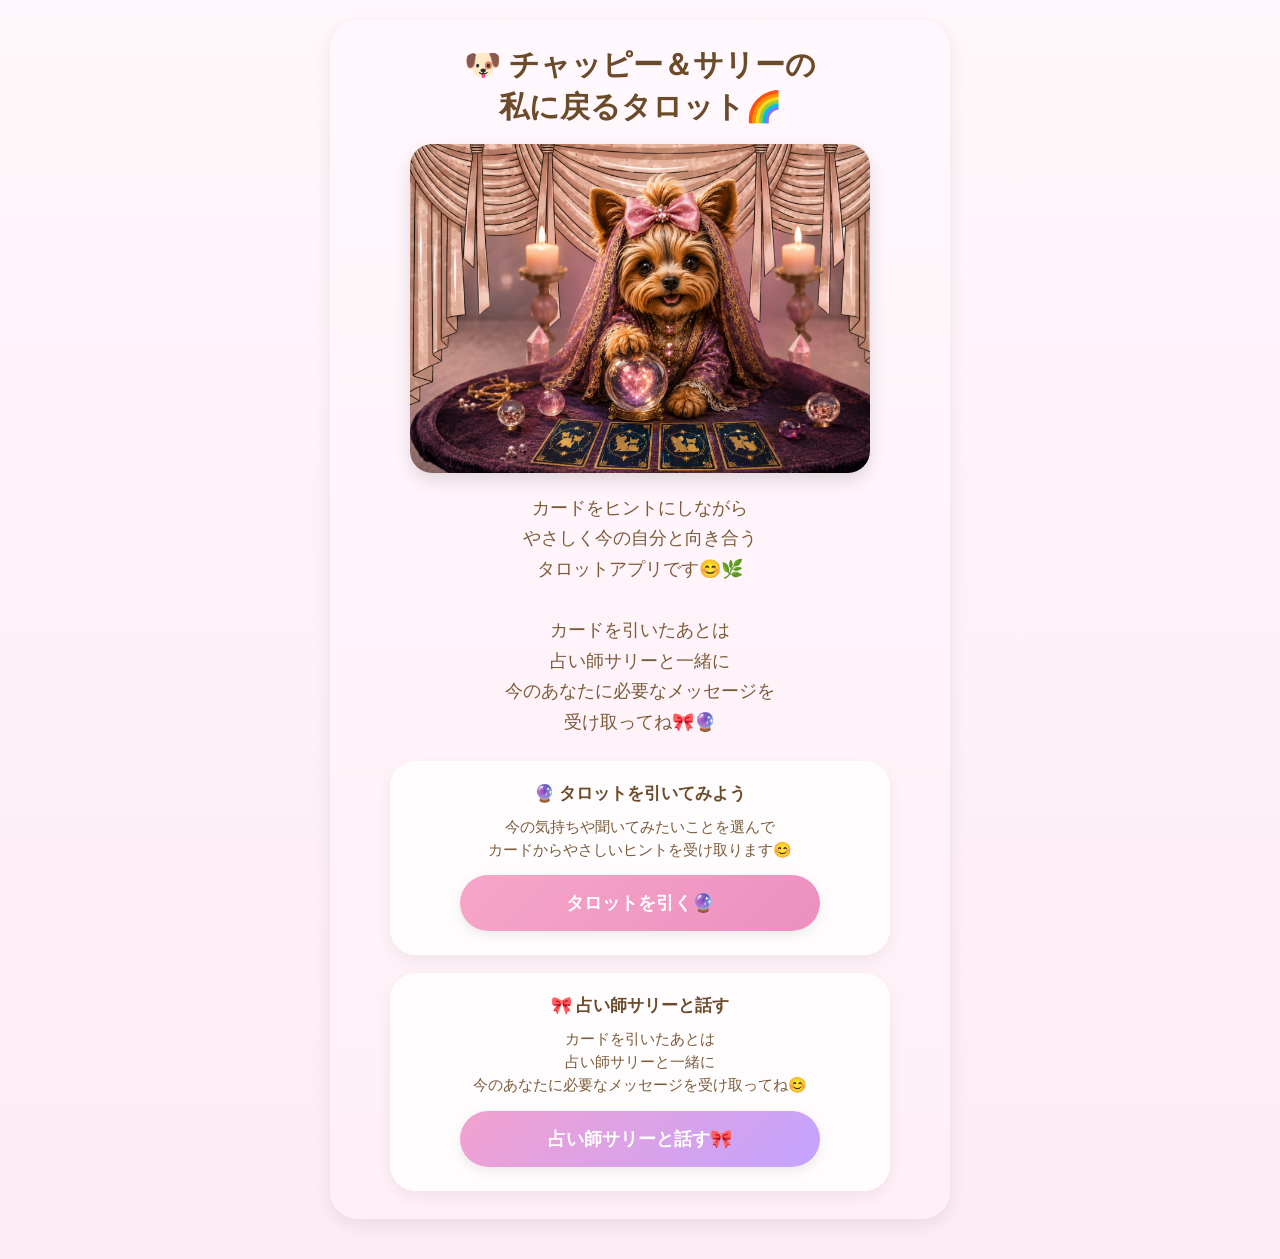
==== commit 7bb81582: "Adjust font sizes for choice elements Reduced font sizes for choice titles and notes in index.html." ====
--- a/index.html
+++ b/index.html
@@ -72,7 +72,7 @@
 }
 
 .choice-title{
-  font-size:19px;
+  font-size:17px;
   font-weight:bold;
   color:#6b4b2a;
   margin-bottom:8px;
@@ -80,7 +80,7 @@
 }
 
 .choice-note{
-  font-size:16px;
+  font-size:15px;
   line-height:1.55;
   color:#7b5b39;
   margin-bottom:14px;
@@ -184,12 +184,12 @@
   }
 
   .choice-title{
-    font-size:18px;
+    font-size:17px;
   }
 
   .choice-note{
-    font-size:15px;
-    line-height:1.5;
+    font-size:14px;
+    line-height:1.45;
   }
 
   button{
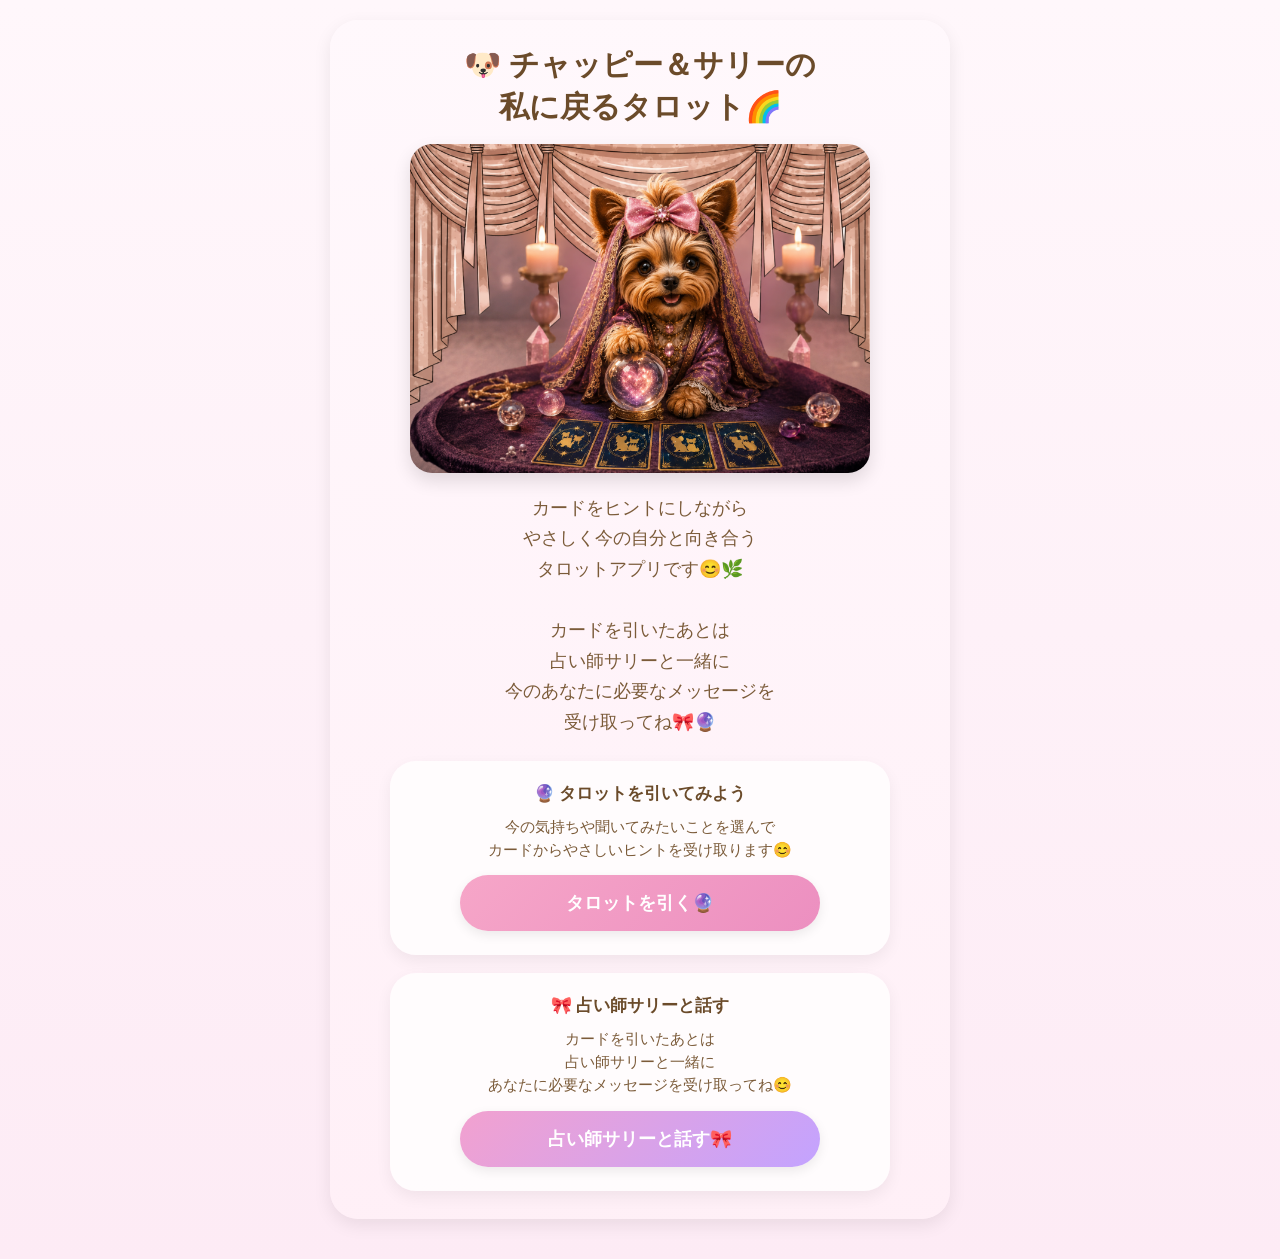
==== commit 569a23d7: "Update index.html" ====
--- a/index.html
+++ b/index.html
@@ -261,7 +261,7 @@
     <div class="choice-note">
       カードを引いたあとは<br>
       占い師サリーと一緒に<br>
-      今のあなたに必要なメッセージを受け取ってね😊
+      あなたに必要なメッセージを受け取ってね😊
     </div>
 
     <button
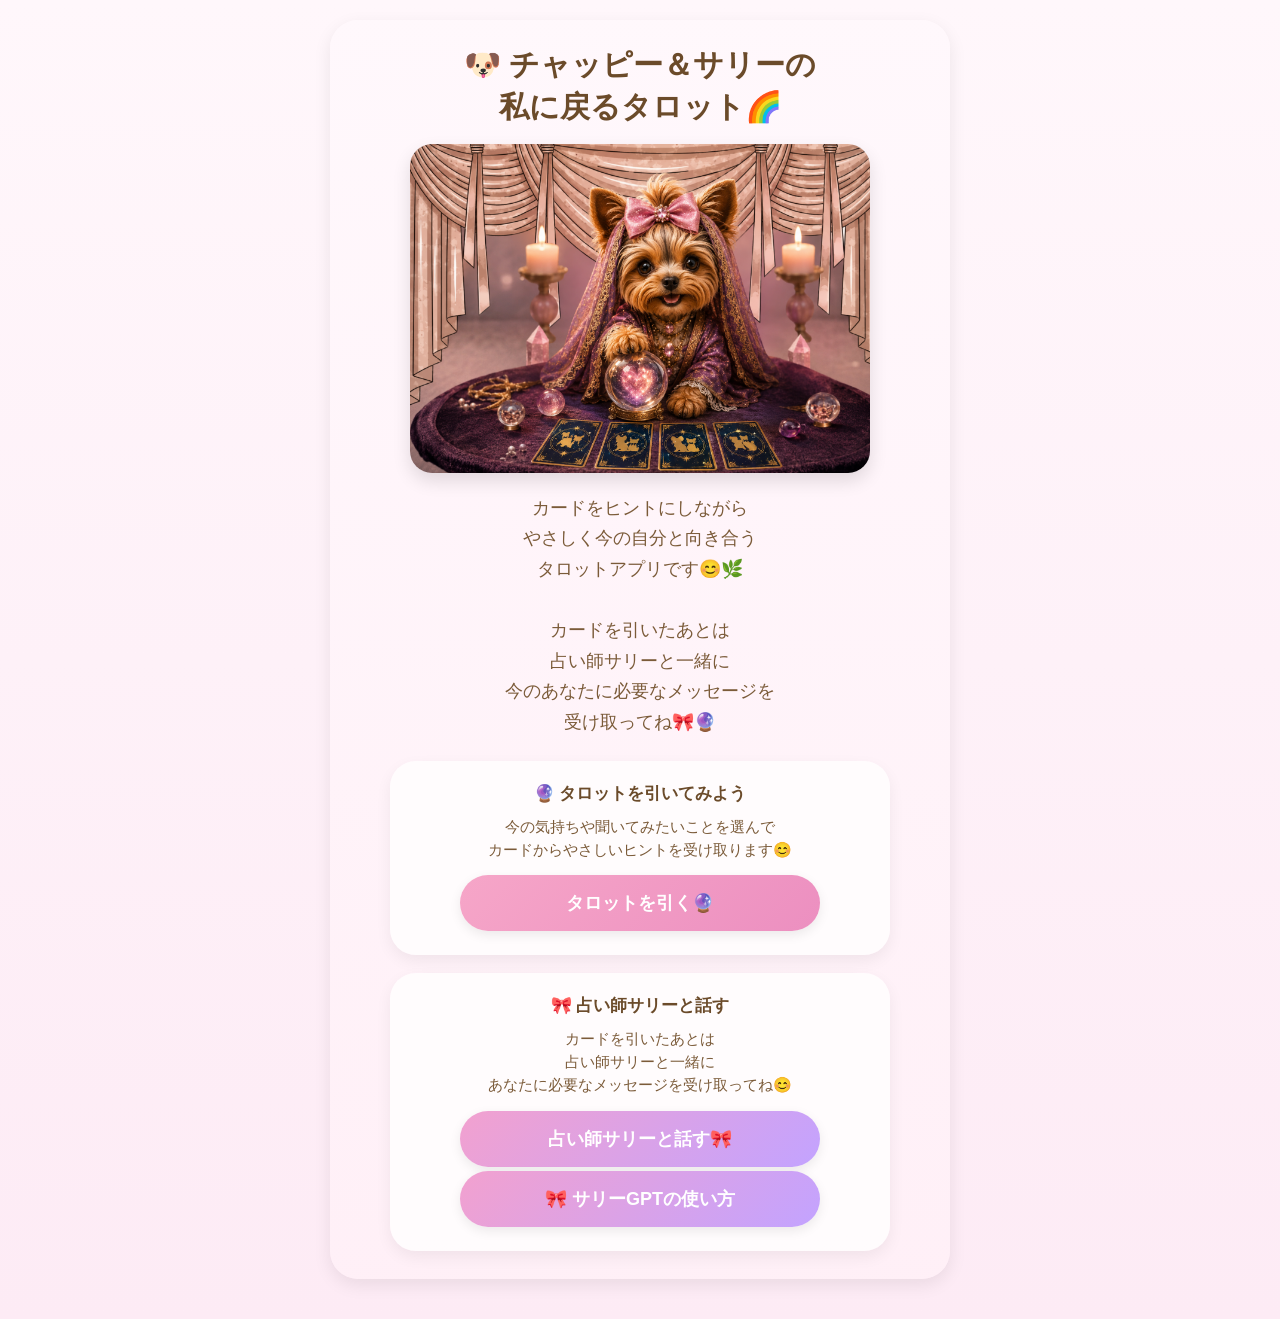
==== commit 97804eae: "Update index.html" ====
--- a/index.html
+++ b/index.html
@@ -196,6 +196,28 @@
     font-size:17px;
     padding:16px 10px;
   }
+
+  .guide-btn{
+  margin-top:10px;
+}
+
+.guide-image-wrap{
+  width:92%;
+  max-width:500px;
+  margin:14px auto 0;
+  padding:10px;
+  background:rgba(255,255,255,0.9);
+  border-radius:22px;
+  box-shadow:0 6px 16px rgba(0,0,0,0.08);
+}
+
+.guide-image{
+  display:block;
+  width:100%;
+  height:auto;
+  border-radius:16px;
+}
+  
 }
 </style>
 </head>
@@ -271,6 +293,24 @@
       占い師サリーと話す🎀
     </button>
 
+   <button
+  class="btn-sally guide-btn"
+  onclick="toggleSallyGuide()"
+>
+  🎀 サリーGPTの使い方
+</button>
+
+<div
+  id="sallyGuide"
+  class="guide-image-wrap hidden"
+>
+  <img
+    src="https://raw.githubusercontent.com/Chappy-Sally/chappy-sally-images/main/covers/cs_tukaikata_s.png"
+    alt="サリーGPTの使い方"
+    class="guide-image"
+  >
+</div>
+    
   </div>
 
 </div>
@@ -372,6 +412,21 @@
     "noopener,noreferrer"
   );
 }
+  
+function toggleSallyGuide(){
+  const guide =
+    document.getElementById("sallyGuide");
+
+  guide.classList.toggle("hidden");
+
+  if(!guide.classList.contains("hidden")){
+    guide.scrollIntoView({
+      behavior:"smooth",
+      block:"start"
+    });
+  }
+}
+  
 </script>
 
 </body>
